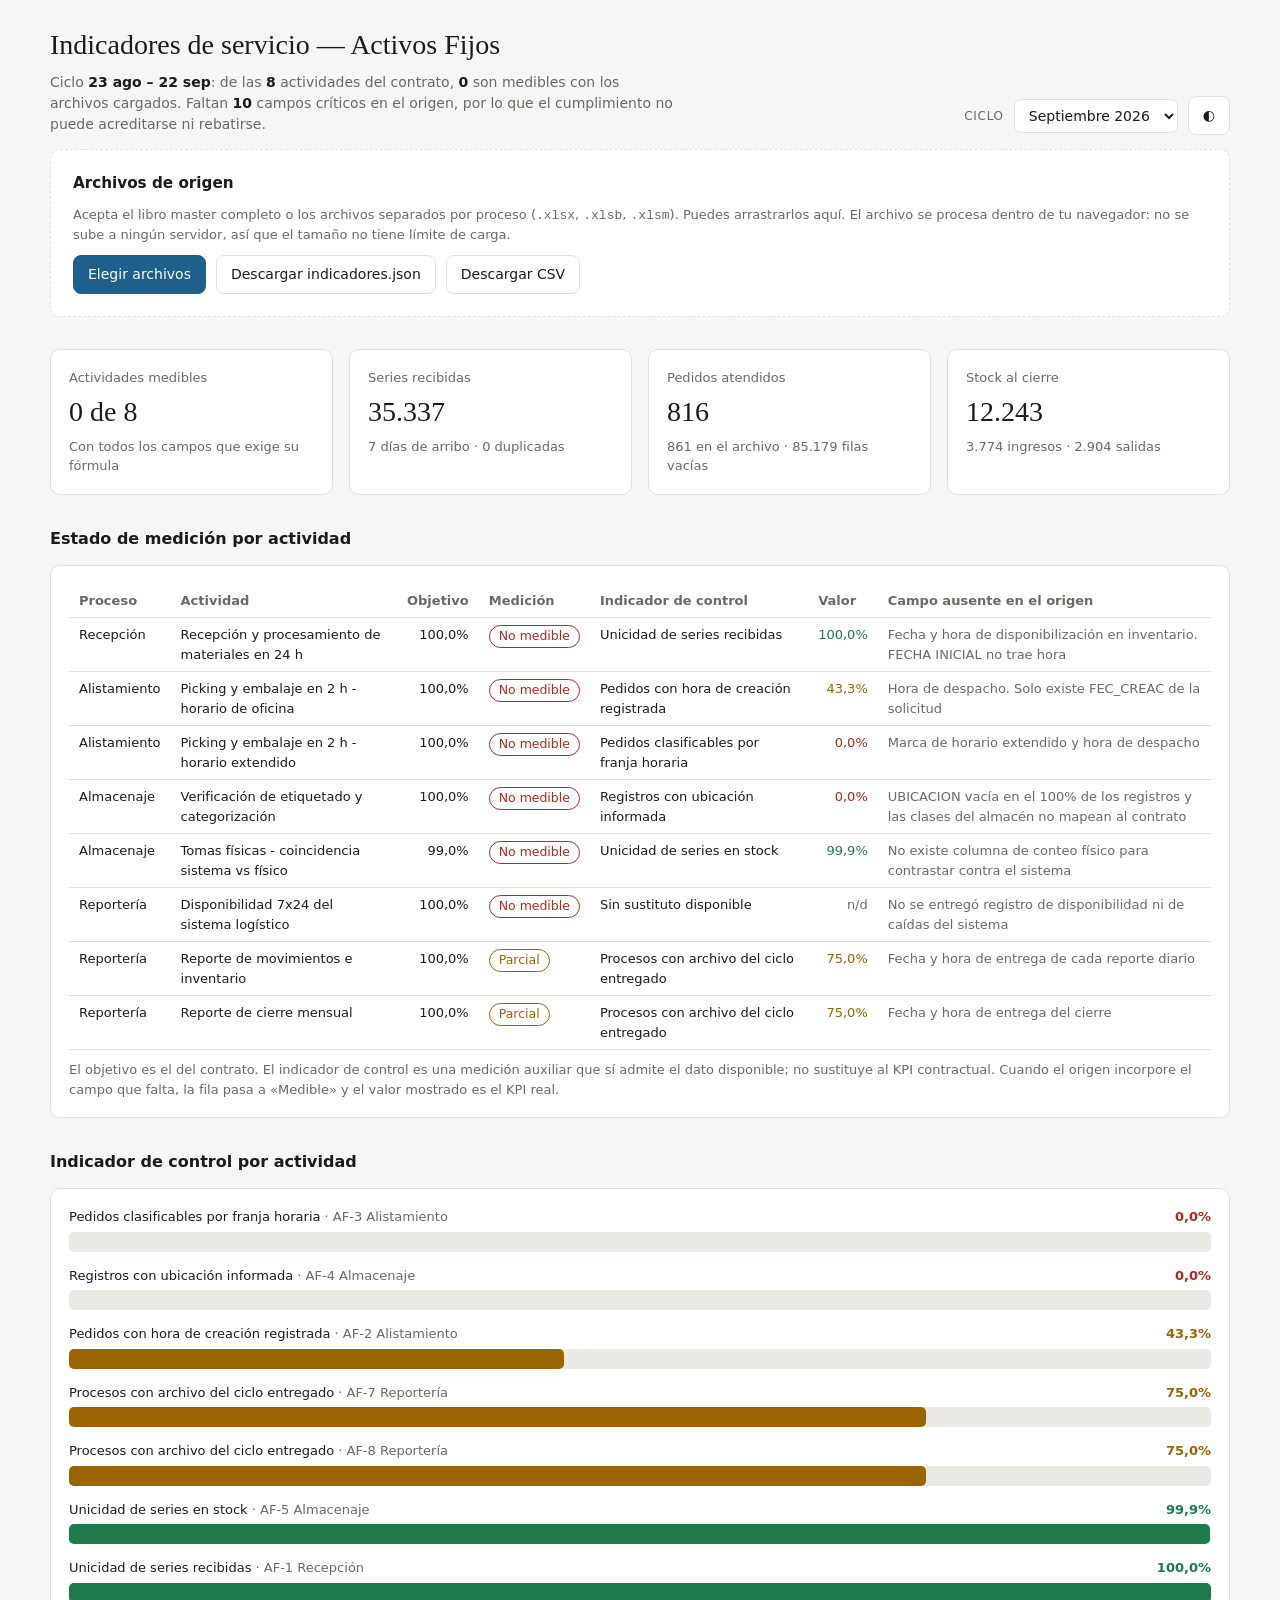
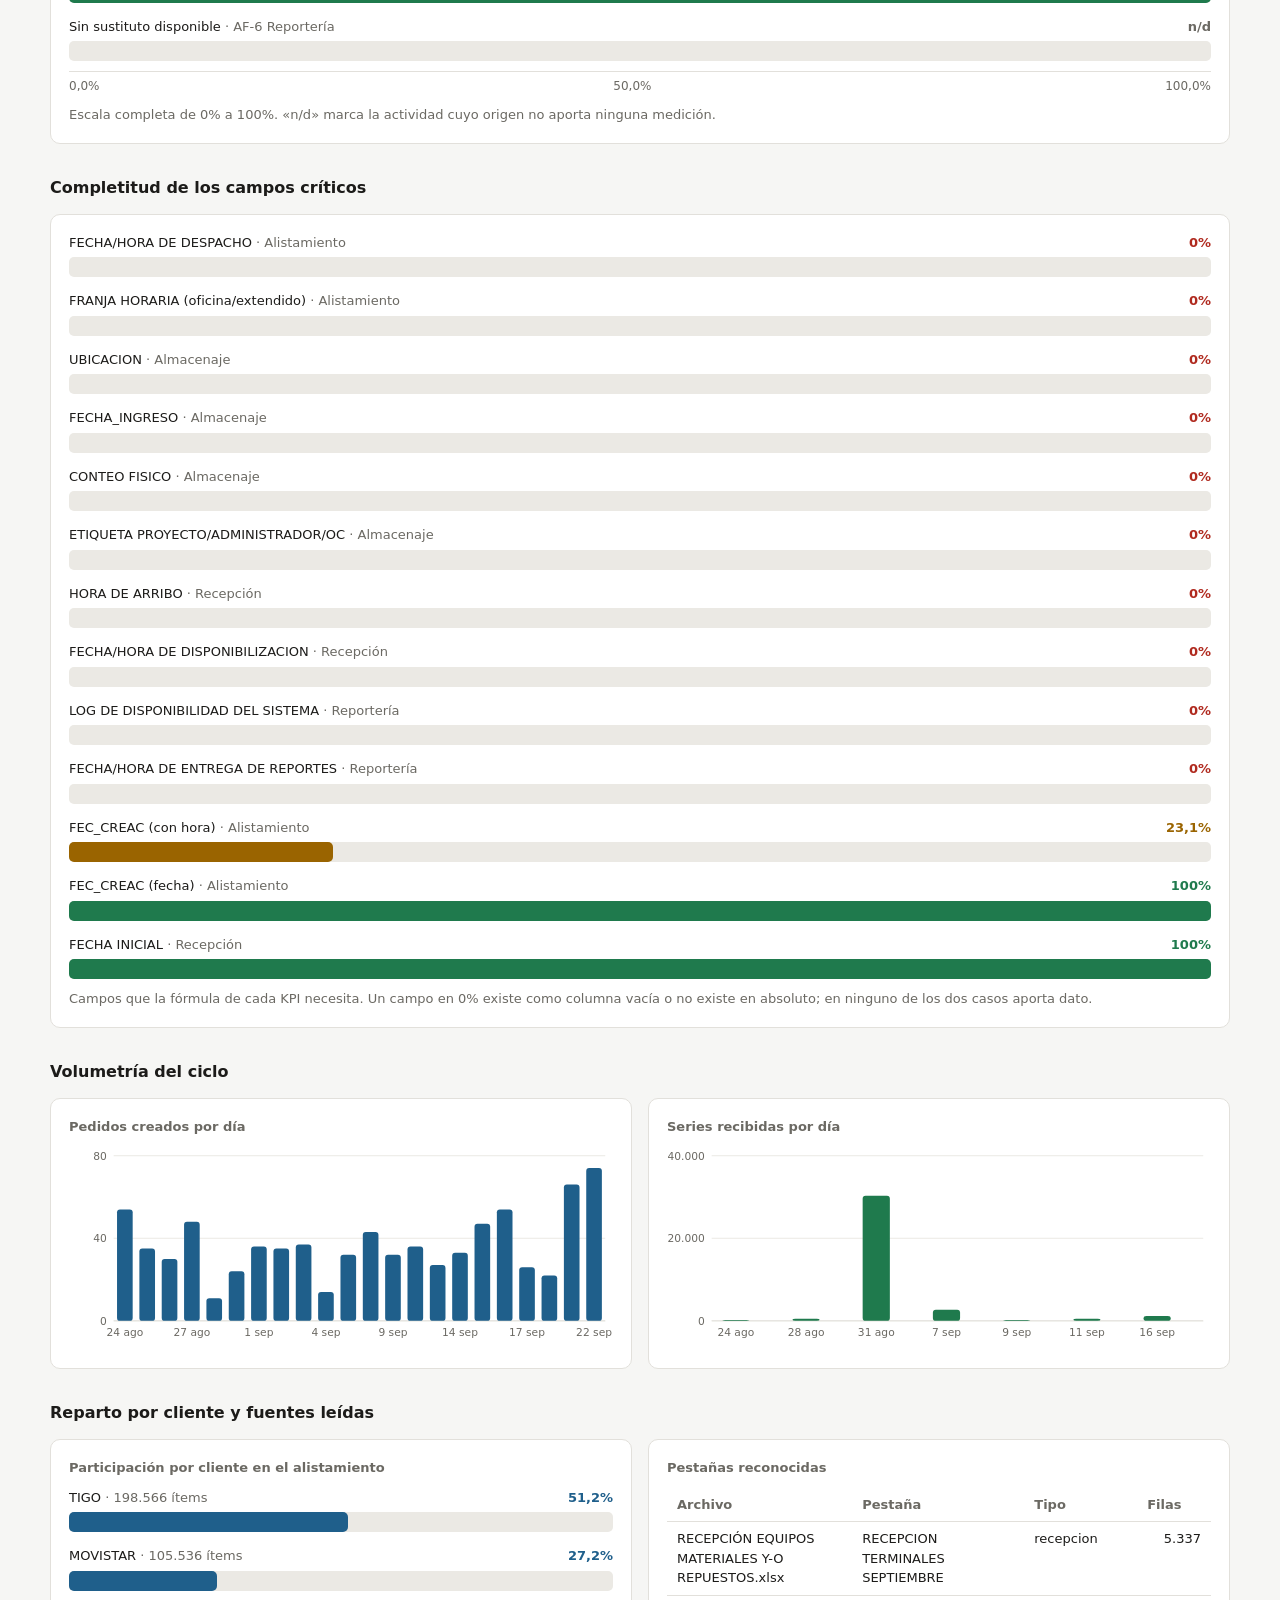
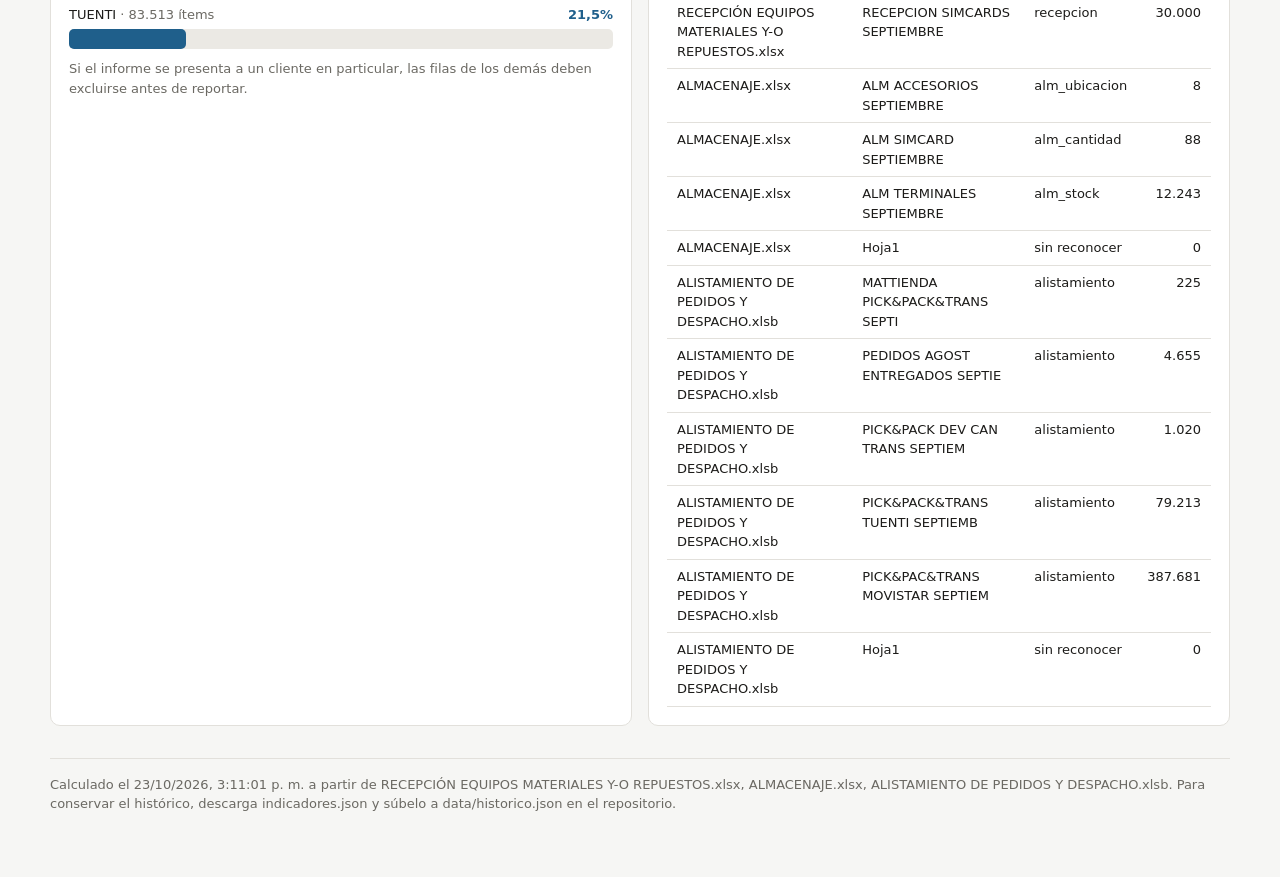
==== index.html @ 8b30b18c "Tablero de indicadores de Activos Fijos con lectura local del master El libro master mensual supera " ====
<!doctype html>
<html lang="es">
<head>
<meta charset="utf-8">
<meta name="viewport" content="width=device-width, initial-scale=1, viewport-fit=cover">
<title>Indicadores Activos Fijos</title>
<meta name="description" content="Tablero de indicadores de servicio de Activos Fijos. Lee los libros de Excel del proveedor en el navegador, sin subirlos a ningún servidor.">
<link rel="icon" href="data:image/svg+xml,<svg xmlns='http://www.w3.org/2000/svg' viewBox='0 0 16 16'><text y='13' font-size='13'>📊</text></svg>">
<link rel="stylesheet" href="assets/app.css">
</head>
<body>
<div class="wrap">

  <header class="top">
    <div class="topline">
      <div style="display:grid;gap:6px;min-width:0">
        <h1>Indicadores de servicio — Activos Fijos</h1>
        <p class="lede" id="lede">Carga el archivo master, o los archivos por proceso, para calcular los indicadores del ciclo.</p>
      </div>
      <div class="controls">
        <span class="lab" for="periodo">Ciclo</span>
        <select id="periodo" disabled><option>—</option></select>
        <button class="btn" id="tema" type="button" title="Cambiar tema">◐</button>
      </div>
    </div>

    <div class="drop" id="drop">
      <h2>Archivos de origen</h2>
      <p class="cap muted">
        Acepta el libro master completo o los archivos separados por proceso (<code>.xlsx</code>, <code>.xlsb</code>, <code>.xlsm</code>).
        Puedes arrastrarlos aquí. El archivo se procesa dentro de tu navegador: no se sube a ningún servidor, así que el tamaño no tiene límite de carga.
      </p>
      <div class="controls">
        <input type="file" id="files" multiple accept=".xlsx,.xlsb,.xlsm,.xls" hidden>
        <button class="btn primary" id="elegir" type="button">Elegir archivos</button>
        <button class="btn" id="descargar" type="button" disabled>Descargar indicadores.json</button>
        <button class="btn" id="descargarCsv" type="button" disabled>Descargar CSV</button>
      </div>
      <div class="bar-progress" id="progress" hidden><i></i></div>
      <div class="log" id="log" hidden></div>
    </div>
  </header>

  <section id="cifras">
    <div class="grid" id="tiles"></div>
  </section>

  <section id="medicion">
    <h2>Estado de medición por actividad</h2>
    <div class="card">
      <div class="tablewrap">
        <table id="tabla">
          <thead><tr>
            <th>Proceso</th><th>Actividad</th><th>Objetivo</th><th>Medición</th>
            <th>Indicador de control</th><th>Valor</th><th>Campo ausente en el origen</th>
          </tr></thead>
          <tbody></tbody>
        </table>
      </div>
      <p class="cap muted">El objetivo es el del contrato. El indicador de control es una medición auxiliar que sí admite el dato disponible; no sustituye al KPI contractual. Cuando el origen incorpore el campo que falta, la fila pasa a «Medible» y el valor mostrado es el KPI real.</p>
    </div>
  </section>

  <section id="control">
    <h2>Indicador de control por actividad</h2>
    <div class="card">
      <div class="rows" id="barras"></div>
      <div class="axis" id="eje"></div>
      <p class="cap muted" id="notaBarras"></p>
    </div>
  </section>

  <section id="campos">
    <h2>Completitud de los campos críticos</h2>
    <div class="card">
      <div class="rows" id="barrasCampos"></div>
      <p class="cap muted">Campos que la fórmula de cada KPI necesita. Un campo en 0% existe como columna vacía o no existe en absoluto; en ninguno de los dos casos aporta dato.</p>
    </div>
  </section>

  <section id="volumen">
    <h2>Volumetría del ciclo</h2>
    <div class="grid2">
      <div class="card"><h3 class="stat-k">Pedidos creados por día</h3><div class="chart" id="chartPed"></div></div>
      <div class="card"><h3 class="stat-k">Series recibidas por día</h3><div class="chart" id="chartRec"></div></div>
    </div>
  </section>

  <section id="reparto">
    <h2>Reparto por cliente y fuentes leídas</h2>
    <div class="grid2">
      <div class="card">
        <h3 class="stat-k">Participación por cliente en el alistamiento</h3>
        <div class="rows" id="clientes"></div>
        <p class="cap muted">Si el informe se presenta a un cliente en particular, las filas de los demás deben excluirse antes de reportar.</p>
      </div>
      <div class="card">
        <h3 class="stat-k">Pestañas reconocidas</h3>
        <div class="tablewrap">
          <table id="hojas"><thead><tr><th>Archivo</th><th>Pestaña</th><th>Tipo</th><th>Filas</th></tr></thead><tbody></tbody></table>
        </div>
      </div>
    </div>
  </section>

  <footer>
    <p id="pie">Los datos se calculan en el navegador. Para conservar el histórico, descarga <code>indicadores.json</code> y súbelo a <code>data/historico.json</code> en el repositorio.</p>
  </footer>

</div>
<script src="assets/app.js"></script>
</body>
</html>
---- assets/app.css ----
:root {
  color-scheme: light;
  --bg: #f6f6f4;
  --panel: #ffffff;
  --fg: #1c1b19;
  --fg-muted: #6b6963;
  --line: #e2e0db;
  --accent: #1f5f8b;
  --ok: #1f7a4d;
  --warn: #9a6400;
  --bad: #b02a1f;
  --grid: #ebe9e4;
  --radius: 10px;
  --shadow: 0 1px 2px rgba(28, 27, 25, .06), 0 8px 24px rgba(28, 27, 25, .05);
  --sans: "Inter", "Segoe UI", system-ui, -apple-system, sans-serif;
  --serif: "Iowan Old Style", "Palatino Linotype", Palatino, Georgia, serif;
}
@media (prefers-color-scheme: dark) {
  :root:not([data-theme="light"]) {
    color-scheme: dark;
    --bg: #17181a;
    --panel: #1f2023;
    --fg: #ececea;
    --fg-muted: #9b9a96;
    --line: #32343a;
    --accent: #6fb3dd;
    --ok: #5fc08c;
    --warn: #e0a640;
    --bad: #ef7a6d;
    --grid: #2a2c31;
    --shadow: 0 1px 2px rgba(0, 0, 0, .3), 0 8px 24px rgba(0, 0, 0, .25);
  }
}
:root[data-theme="dark"] {
  color-scheme: dark;
  --bg: #17181a; --panel: #1f2023; --fg: #ececea; --fg-muted: #9b9a96;
  --line: #32343a; --accent: #6fb3dd; --ok: #5fc08c; --warn: #e0a640; --bad: #ef7a6d;
  --grid: #2a2c31; --shadow: 0 1px 2px rgba(0,0,0,.3), 0 8px 24px rgba(0,0,0,.25);
}

* { box-sizing: border-box; }
html, body { margin: 0; }
body {
  background: var(--bg); color: var(--fg); font-family: var(--sans);
  font-size: 14px; line-height: 1.5;
  padding-left: max(16px, env(safe-area-inset-left, 0px));
  padding-right: max(16px, env(safe-area-inset-right, 0px));
  padding-block: 24px 64px;
}
.wrap { max-width: 1180px; margin-inline: auto; display: grid; gap: 32px; }
h1, h2, h3, p { margin: 0; }
h1 { font-family: var(--serif); font-weight: 400; font-size: 1.75rem; text-wrap: balance; }
h2 { font-size: 1rem; font-weight: 600; }
.muted { color: var(--fg-muted); }
.cap { font-size: .8125rem; }
.num { font-variant-numeric: tabular-nums; }

header.top { display: grid; gap: 14px; }
.topline { display: flex; flex-wrap: wrap; gap: 16px; align-items: flex-end; justify-content: space-between; }
.lede { max-width: 70ch; color: var(--fg-muted); }
.lede b { color: var(--fg); font-weight: 600; font-variant-numeric: tabular-nums; }

.controls { display: flex; flex-wrap: wrap; gap: 10px; align-items: center; }
.btn {
  font: inherit; font-weight: 500; padding: 8px 14px; border-radius: 8px;
  border: 1px solid var(--line); background: var(--panel); color: var(--fg); cursor: pointer;
}
.btn:hover { border-color: var(--accent); }
.btn:disabled { opacity: .5; cursor: default; }
.btn.primary { background: var(--accent); border-color: var(--accent); color: #fff; }
.btn:focus-visible, select:focus-visible { outline: 2px solid var(--accent); outline-offset: 2px; }
select {
  font: inherit; padding: 7px 10px; border-radius: 8px;
  border: 1px solid var(--line); background: var(--panel); color: var(--fg);
}
.lab { font-size: .75rem; letter-spacing: .06em; text-transform: uppercase; color: var(--fg-muted); }

.drop {
  border: 1.5px dashed var(--line); border-radius: var(--radius); padding: 22px;
  display: grid; gap: 10px; justify-items: start; background: var(--panel);
}
.drop.over { border-color: var(--accent); background: color-mix(in srgb, var(--accent) 7%, var(--panel)); }
.drop h2 { font-size: .95rem; }

.bar-progress { height: 6px; background: var(--grid); border-radius: 3px; overflow: hidden; }
.bar-progress > i { display: block; height: 100%; background: var(--accent); width: 0; transition: width .2s ease-out; }

.grid { display: grid; grid-template-columns: repeat(auto-fit, minmax(min(100%, 15rem), 1fr)); gap: 16px; }
.grid2 { display: grid; grid-template-columns: repeat(auto-fit, minmax(min(100%, 22rem), 1fr)); gap: 16px; }
.card {
  background: var(--panel); border: 1px solid var(--line); border-radius: var(--radius);
  padding: 18px; display: grid; gap: 10px; align-content: start; min-width: 0; position: relative;
}
.stat-k { font-size: .8125rem; color: var(--fg-muted); }
.stat-v { font-family: var(--serif); font-size: 1.75rem; line-height: 1.05; font-variant-numeric: tabular-nums; }
.stat-n { font-size: .8125rem; color: var(--fg-muted); }

section { display: grid; gap: 14px; }

.rows { display: grid; gap: 14px; }
.row { display: grid; gap: 5px; min-width: 0; }
.row-top { display: flex; flex-wrap: wrap; gap: 3px 12px; align-items: baseline; justify-content: space-between; }
.row-name { font-size: .8125rem; min-width: 0; }
.row-name span { color: var(--fg-muted); }
.row-val { font-size: .8125rem; font-weight: 600; font-variant-numeric: tabular-nums; }
.track { position: relative; height: 20px; background: var(--grid); border-radius: 5px; }
.track > i { position: absolute; inset: 0 auto 0 0; border-radius: 5px; }
.axis { display: flex; justify-content: space-between; font-size: .75rem; color: var(--fg-muted); border-top: 1px solid var(--line); padding-top: 5px; font-variant-numeric: tabular-nums; }

table { width: 100%; border-collapse: collapse; font-size: .8125rem; }
th, td { text-align: left; padding: 7px 10px; border-bottom: 1px solid var(--line); vertical-align: top; }
th { color: var(--fg-muted); font-weight: 600; white-space: nowrap; }
td.n { text-align: right; font-variant-numeric: tabular-nums; white-space: nowrap; }
td.w { min-width: 13rem; }
td.ww { min-width: 18rem; color: var(--fg-muted); }
.tablewrap { overflow-x: auto; }

.pill { display: inline-block; padding: 1px 9px; border-radius: 999px; border: 1px solid currentColor; font-size: .78rem; white-space: nowrap; }
.c-ok { color: var(--ok); } .c-warn { color: var(--warn); } .c-bad { color: var(--bad); }

.chart { position: relative; min-width: 0; }
.chart svg { display: block; width: 100%; height: auto; overflow: visible; }
.empty { color: var(--fg-muted); font-size: .8125rem; padding: 24px 0; text-align: center; }

.log { font-family: ui-monospace, SFMono-Regular, Menlo, monospace; font-size: .75rem; color: var(--fg-muted); max-height: 160px; overflow: auto; }
.log div { padding: 1px 0; }
footer { color: var(--fg-muted); font-size: .8125rem; border-top: 1px solid var(--line); padding-top: 16px; }
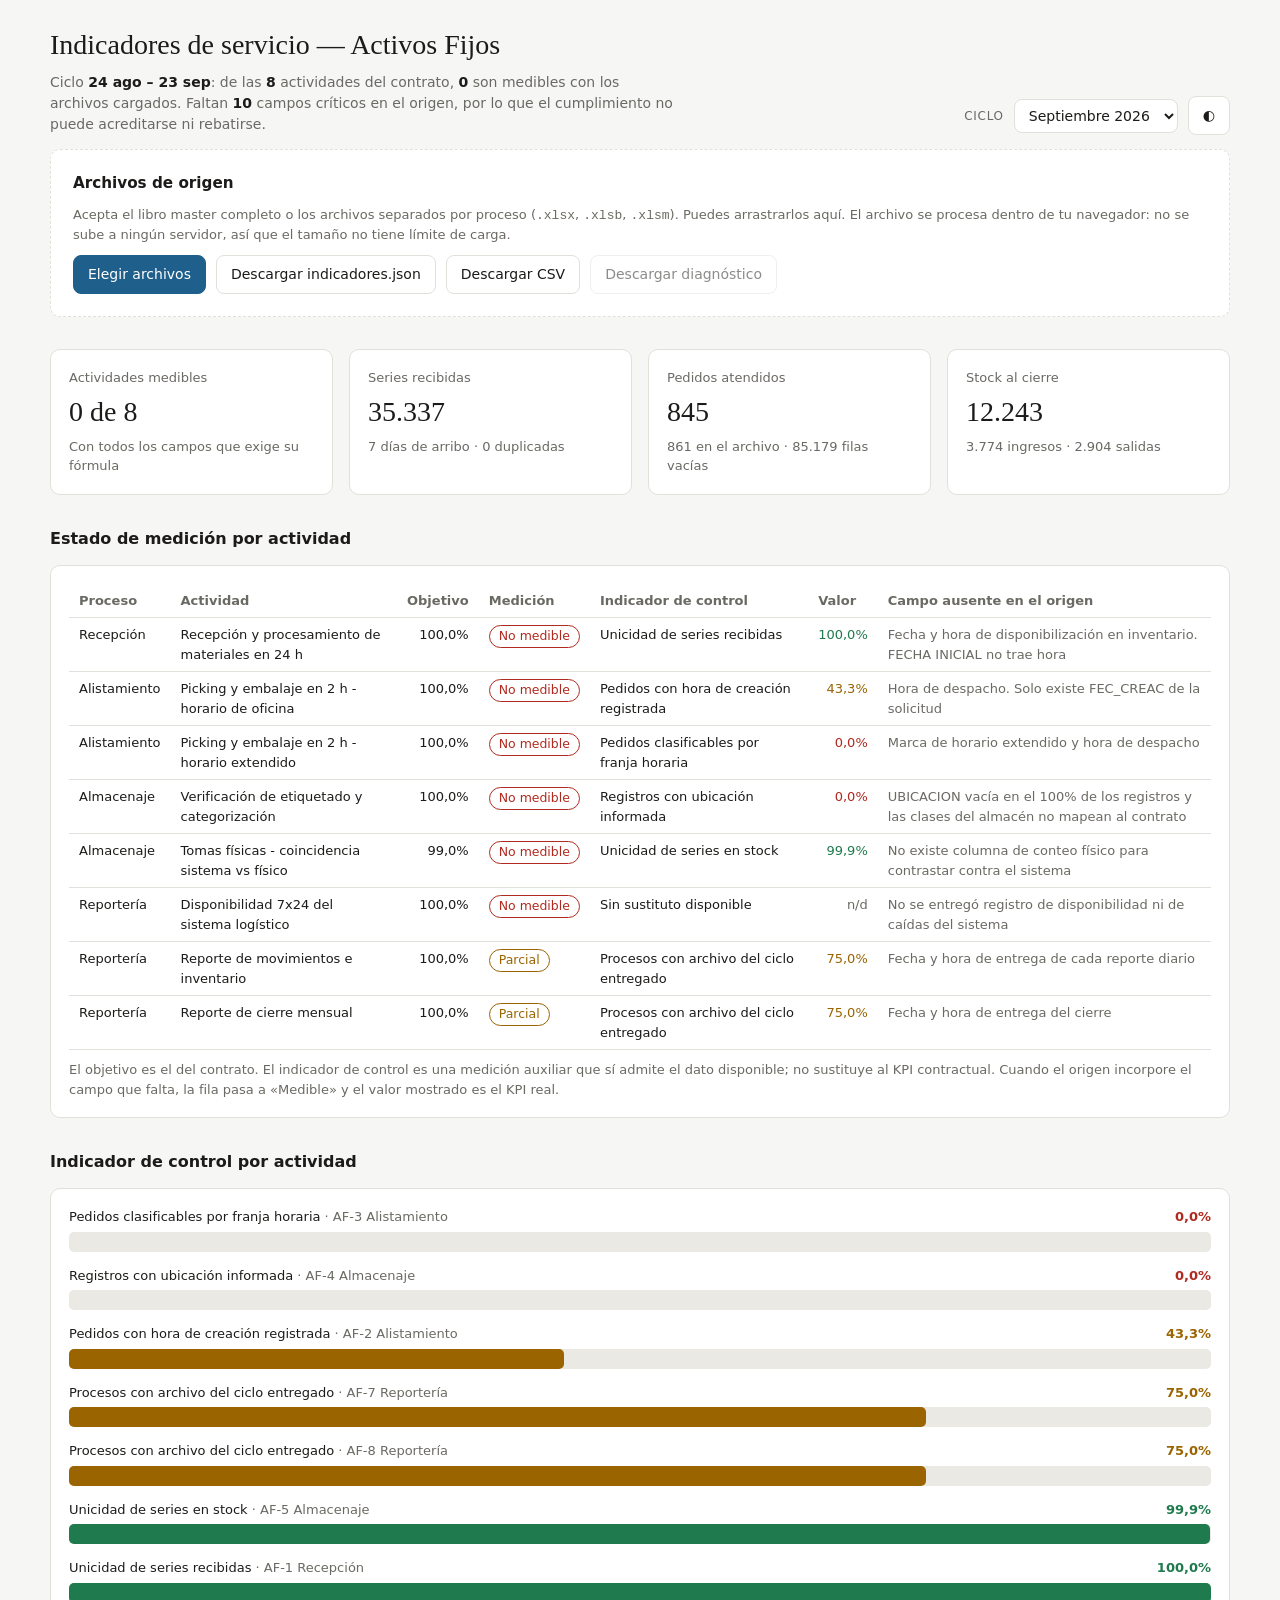
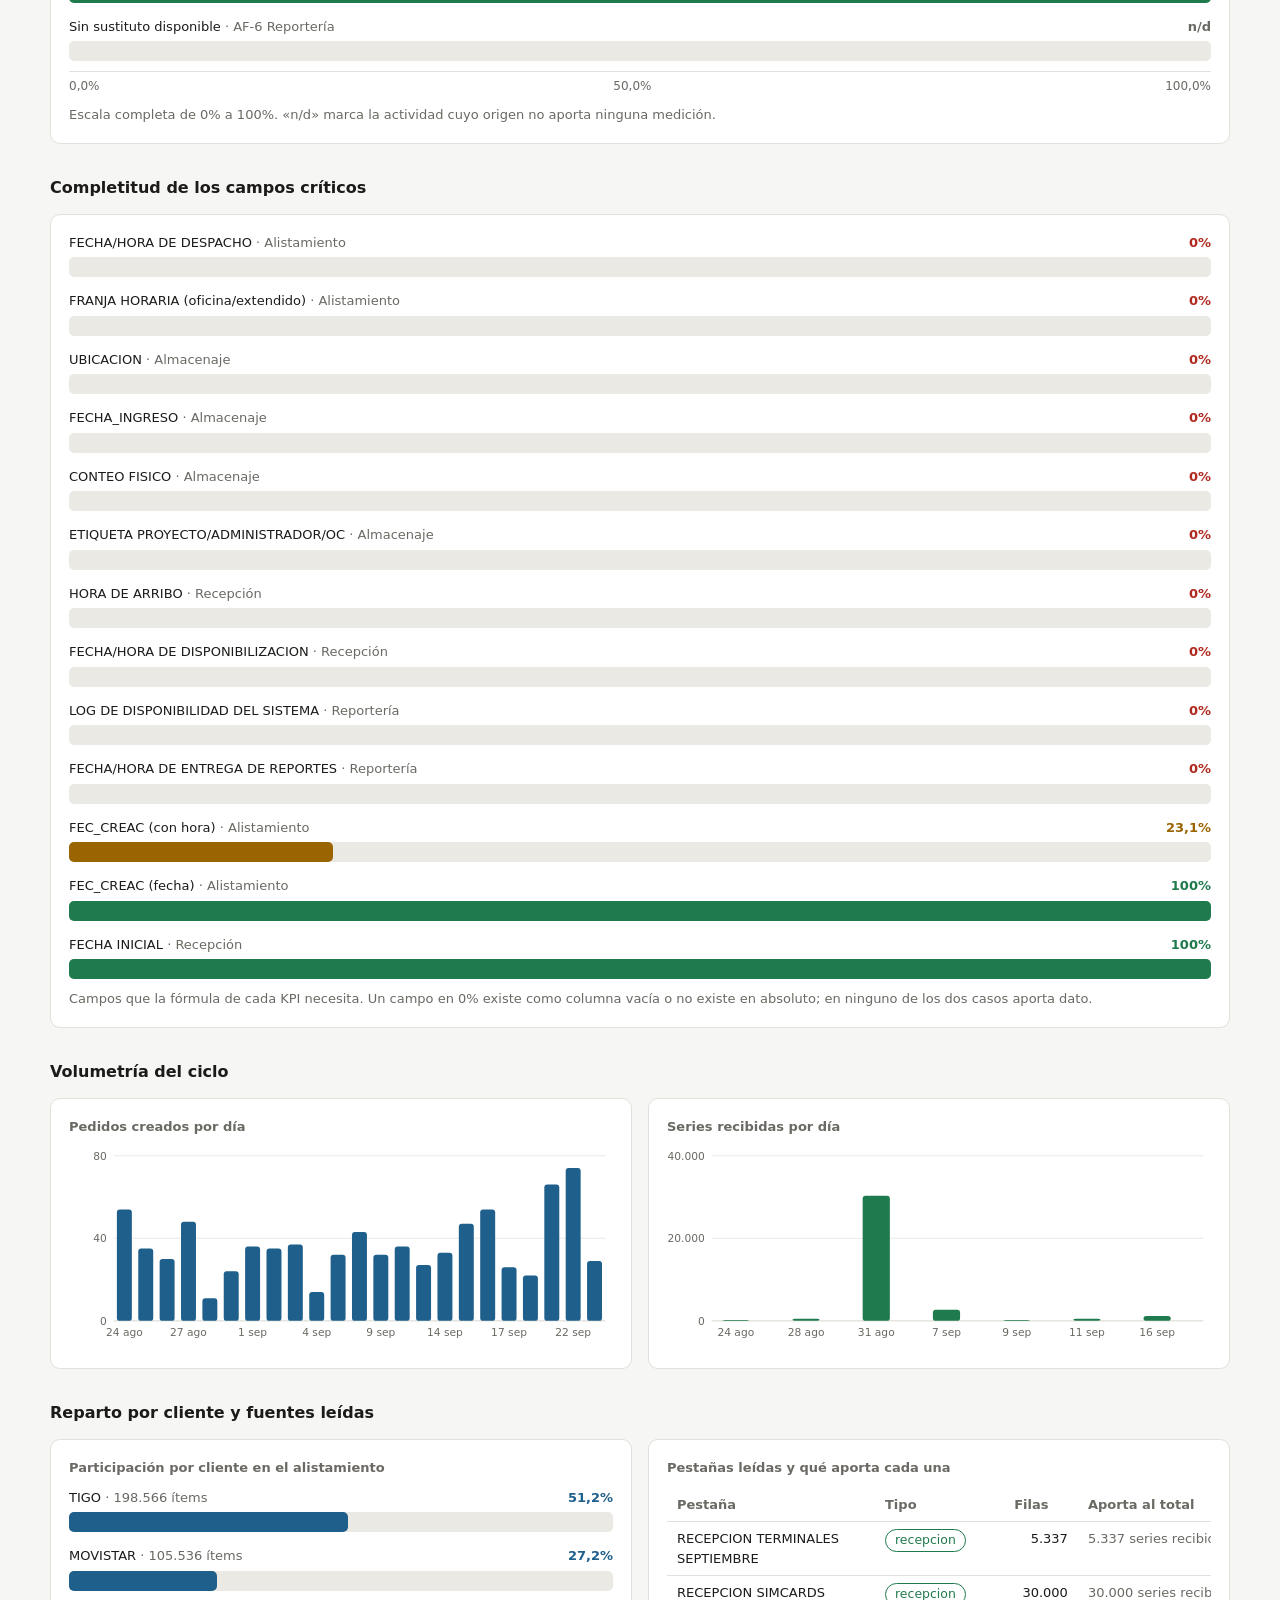
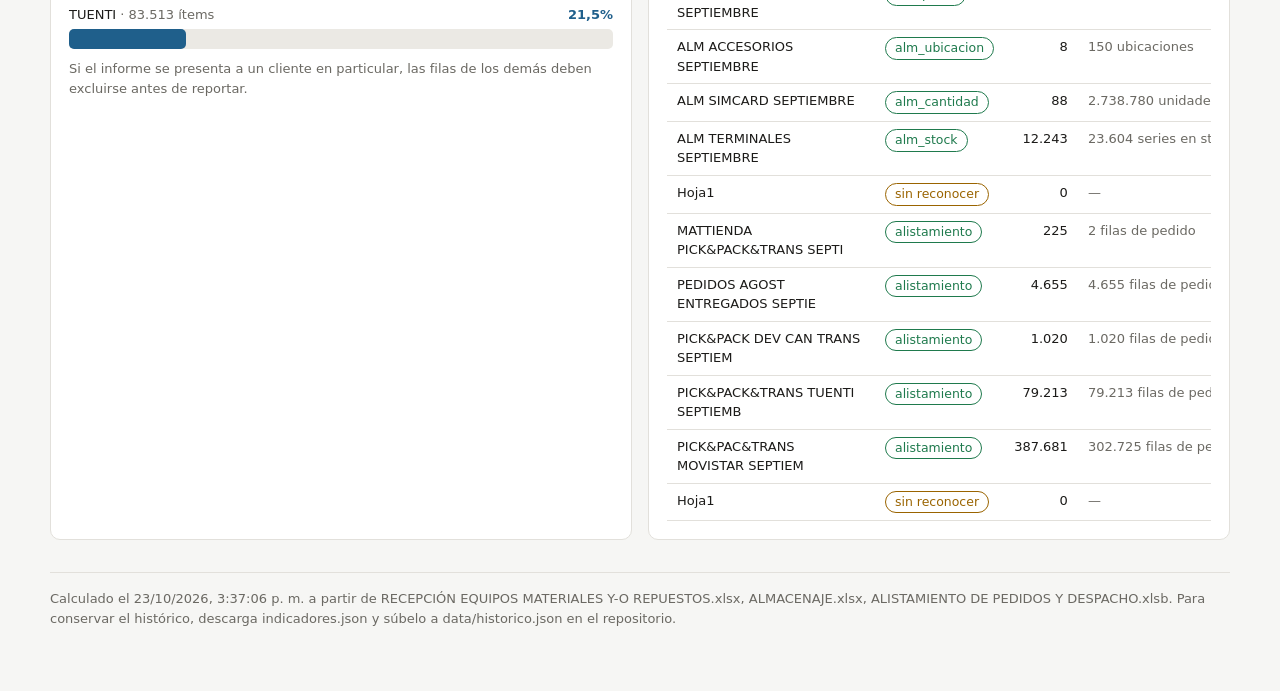
==== commit c3d8d239: "Corregir el ciclo a 24-23, endurecer la deteccion y exportar diagnostico Tres cambios que salen de p" ====
--- a/index.html
+++ b/index.html
@@ -35,6 +35,7 @@
         <button class="btn primary" id="elegir" type="button">Elegir archivos</button>
         <button class="btn" id="descargar" type="button" disabled>Descargar indicadores.json</button>
         <button class="btn" id="descargarCsv" type="button" disabled>Descargar CSV</button>
+        <button class="btn" id="descargarDiag" type="button" disabled>Descargar diagnóstico</button>
       </div>
       <div class="bar-progress" id="progress" hidden><i></i></div>
       <div class="log" id="log" hidden></div>
@@ -95,9 +96,9 @@
         <p class="cap muted">Si el informe se presenta a un cliente en particular, las filas de los demás deben excluirse antes de reportar.</p>
       </div>
       <div class="card">
-        <h3 class="stat-k">Pestañas reconocidas</h3>
+        <h3 class="stat-k">Pestañas leídas y qué aporta cada una</h3>
         <div class="tablewrap">
-          <table id="hojas"><thead><tr><th>Archivo</th><th>Pestaña</th><th>Tipo</th><th>Filas</th></tr></thead><tbody></tbody></table>
+          <table id="hojas"><thead><tr><th>Pestaña</th><th>Tipo</th><th>Filas</th><th>Aporta al total</th></tr></thead><tbody></tbody></table>
         </div>
       </div>
     </div>
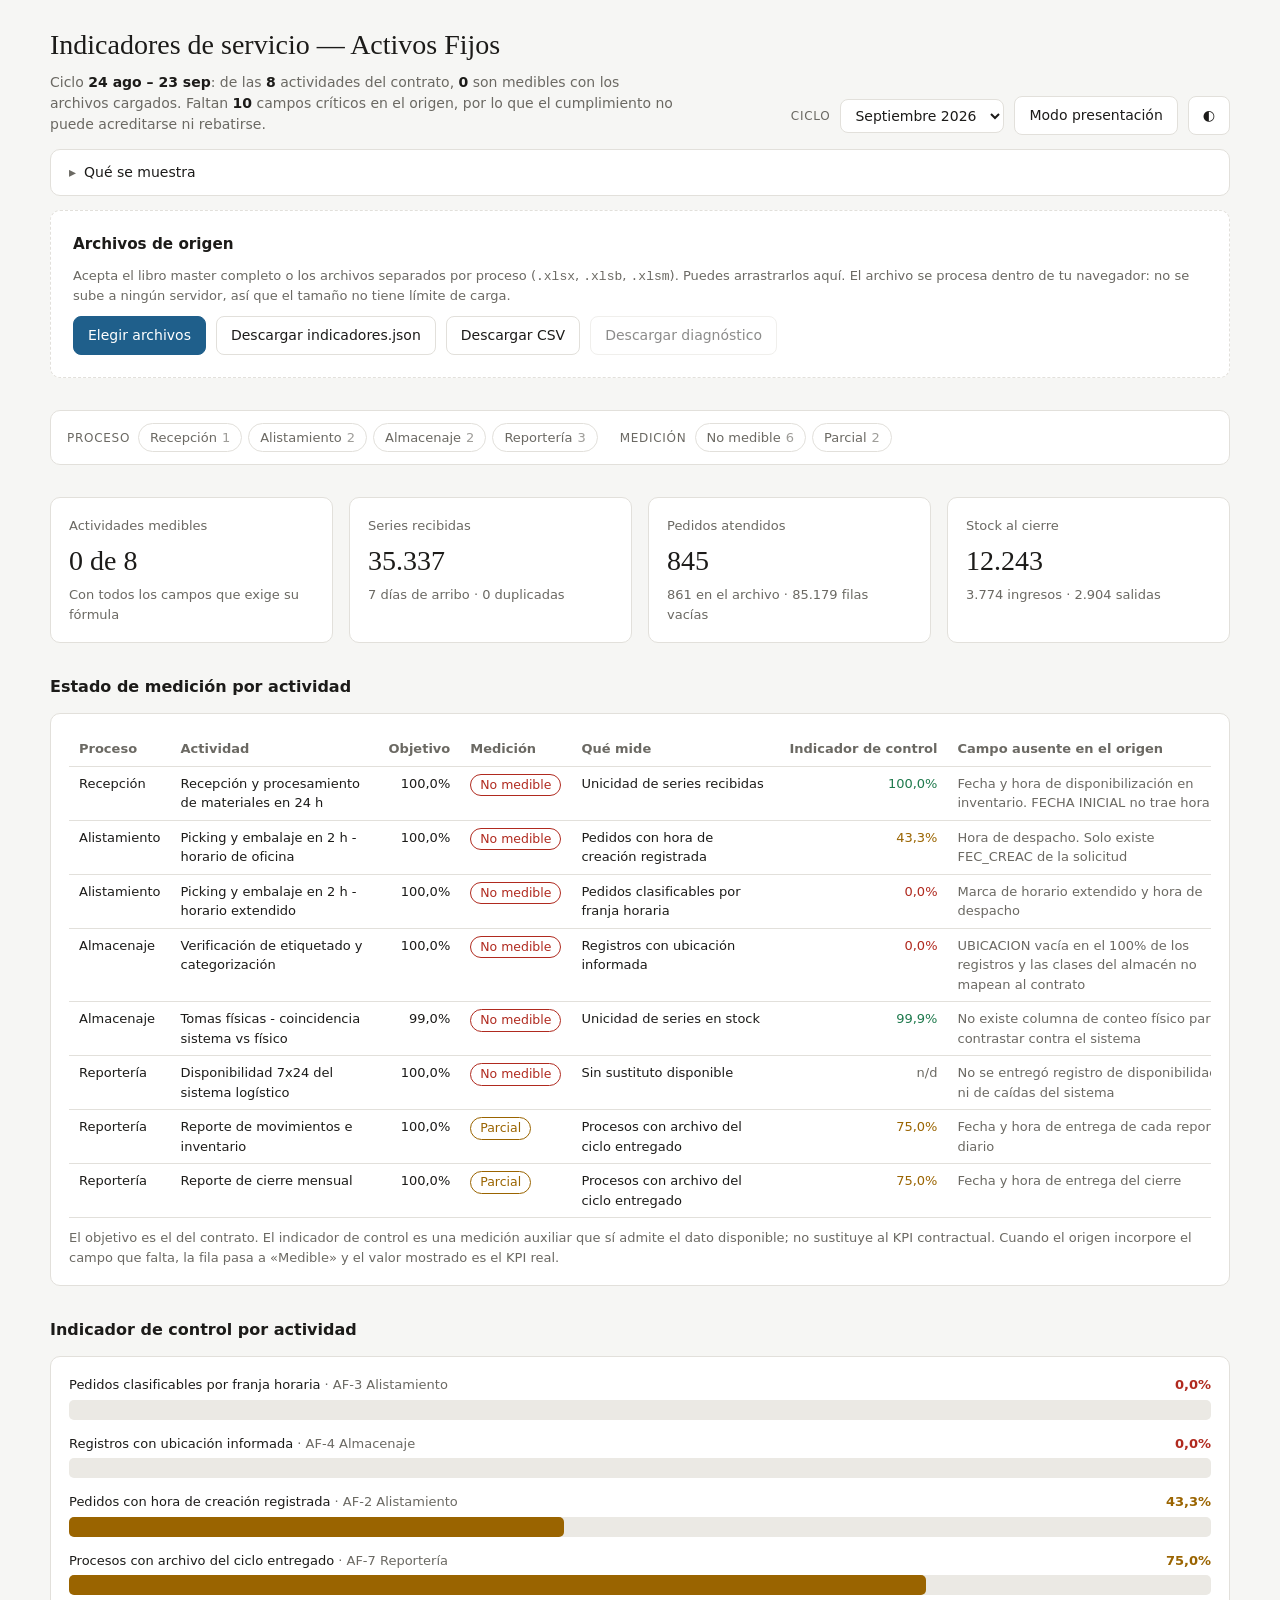
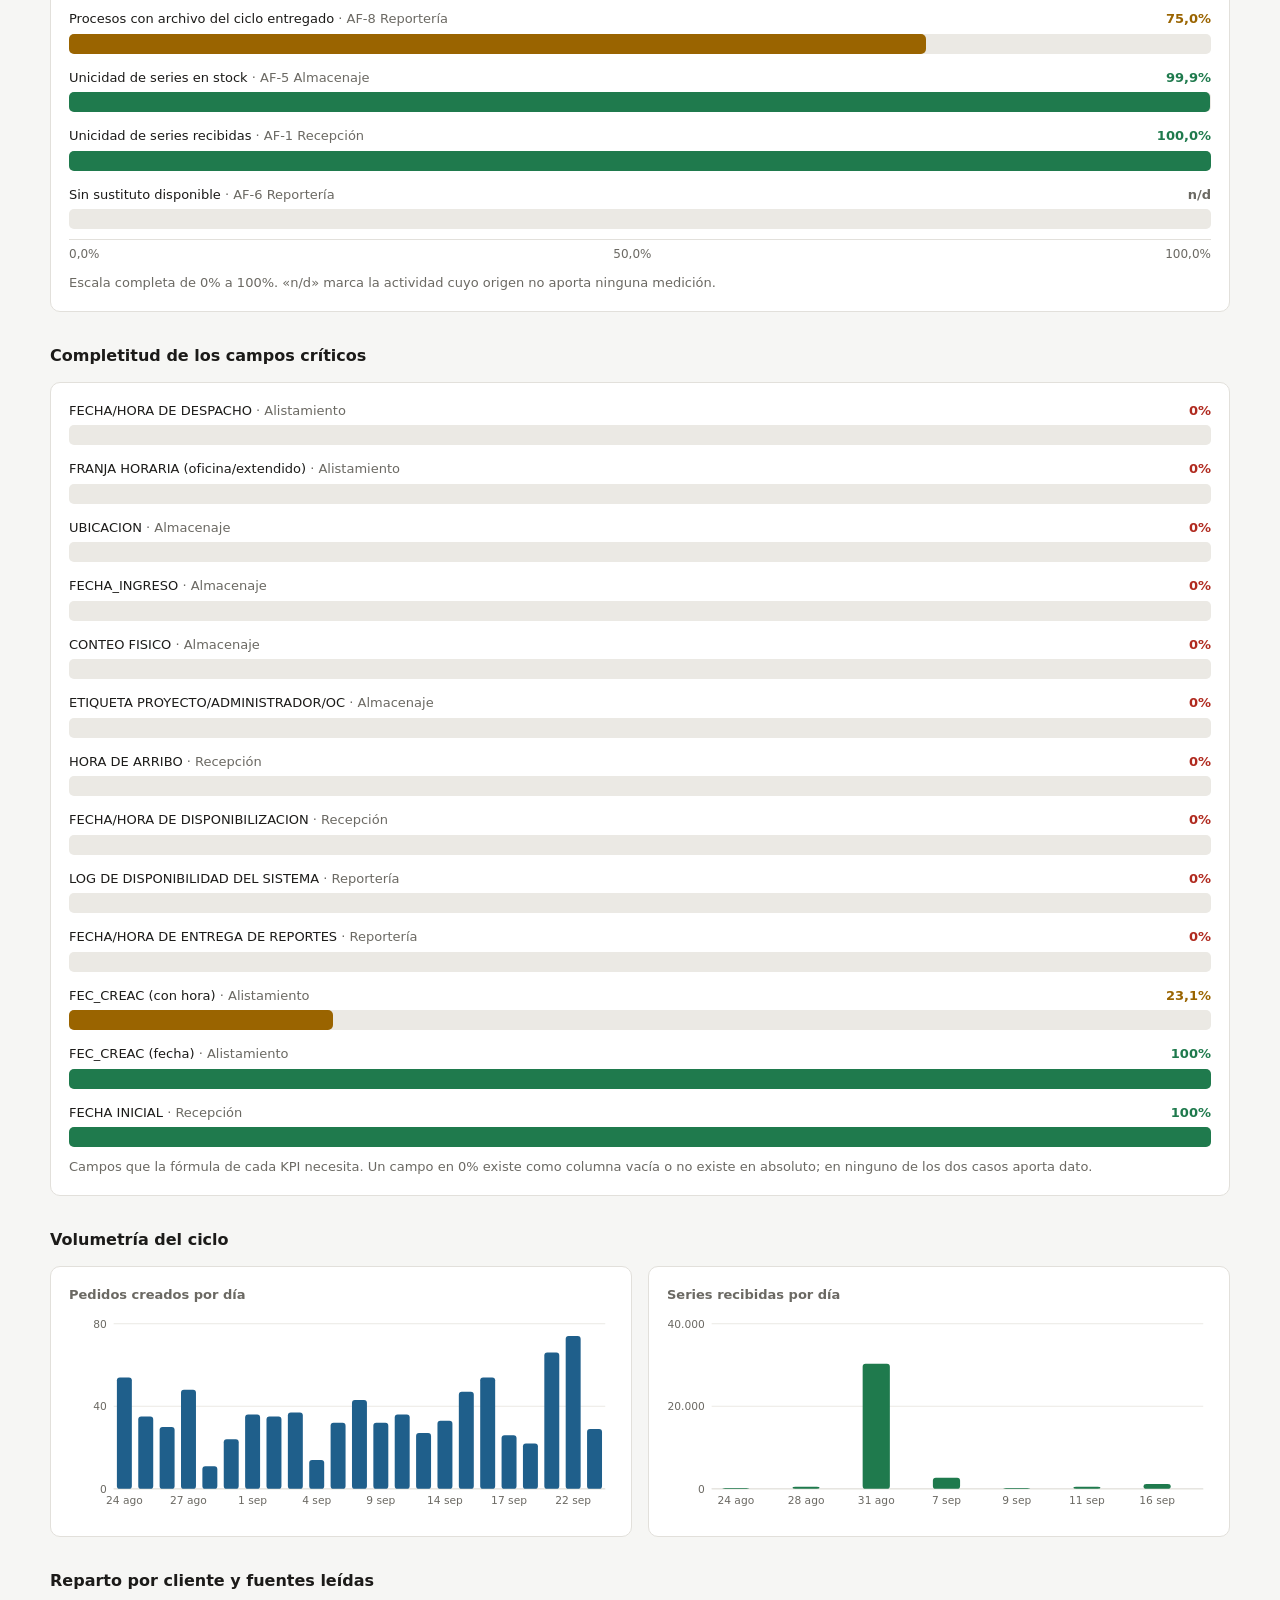
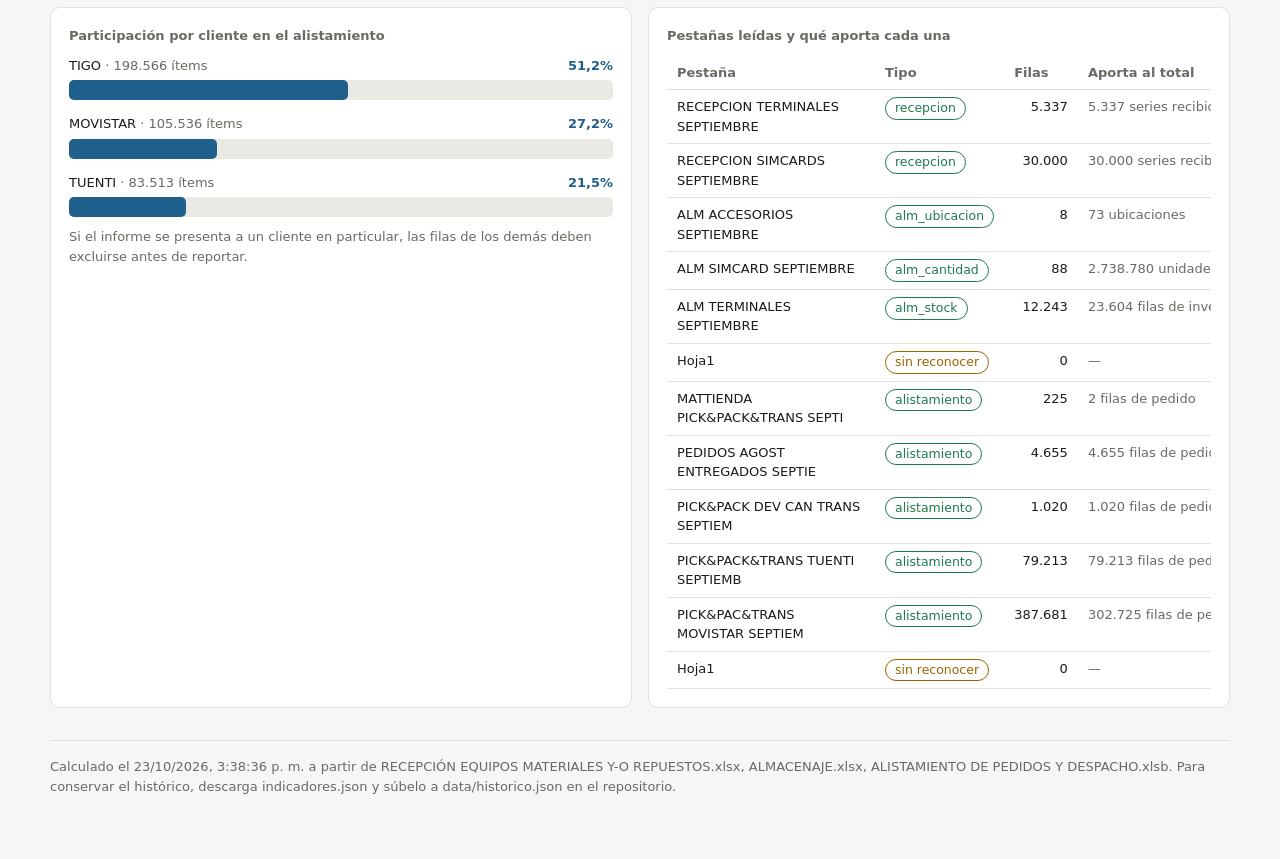
==== commit 618c2ea3: "Control de lo que se muestra y filtrado cruzado Pedido: poder ocultar informacion y que se entienda " ====
--- a/index.html
+++ b/index.html
@@ -18,11 +18,36 @@
         <p class="lede" id="lede">Carga el archivo master, o los archivos por proceso, para calcular los indicadores del ciclo.</p>
       </div>
       <div class="controls">
-        <span class="lab" for="periodo">Ciclo</span>
-        <select id="periodo" disabled><option>—</option></select>
-        <button class="btn" id="tema" type="button" title="Cambiar tema">◐</button>
+        <span class="lab">Ciclo</span>
+        <select id="periodo" aria-label="Ciclo de reporte" disabled><option>—</option></select>
+        <button class="btn" id="presentar" type="button" aria-pressed="false">Modo presentación</button>
+        <button class="btn" id="tema" type="button" title="Cambiar tema" aria-label="Cambiar tema">◐</button>
       </div>
     </div>
+
+    <details class="vista" id="vista">
+      <summary>Qué se muestra</summary>
+      <div class="vista-cuerpo">
+        <fieldset>
+          <legend>Columnas de la tabla</legend>
+          <label><input type="checkbox" data-col="proceso" checked> Proceso</label>
+          <label><input type="checkbox" data-col="objetivo" checked> Objetivo</label>
+          <label><input type="checkbox" data-col="medicion" checked> Medición</label>
+          <label><input type="checkbox" data-col="quemide" checked> Qué mide</label>
+          <label><input type="checkbox" data-col="falta" checked> Campo ausente</label>
+        </fieldset>
+        <fieldset>
+          <legend>Secciones</legend>
+          <label><input type="checkbox" data-sec="cifras" checked> Resumen del ciclo</label>
+          <label><input type="checkbox" data-sec="medicion" checked> Estado de medición</label>
+          <label><input type="checkbox" data-sec="control" checked> Indicador de control</label>
+          <label><input type="checkbox" data-sec="campos" checked> Completitud de campos</label>
+          <label><input type="checkbox" data-sec="volumen" checked> Volumetría</label>
+          <label><input type="checkbox" data-sec="reparto" checked> Reparto y fuentes</label>
+        </fieldset>
+        <p class="cap muted">La actividad y su indicador de control no se ocultan: son lo que da sentido a la cifra. El modo presentación esconde la carga de archivos y agranda la letra para proyectar.</p>
+      </div>
+    </details>
 
     <div class="drop" id="drop">
       <h2>Archivos de origen</h2>
@@ -42,6 +67,18 @@
     </div>
   </header>
 
+  <div class="filtros" id="filtros" hidden>
+    <div class="filtro-grupo">
+      <span class="lab">Proceso</span>
+      <div class="chips" id="chipsProceso"></div>
+    </div>
+    <div class="filtro-grupo">
+      <span class="lab">Medición</span>
+      <div class="chips" id="chipsEstado"></div>
+    </div>
+    <button class="btn limpiar" id="limpiar" type="button" hidden>Limpiar filtros</button>
+  </div>
+
   <section id="cifras">
     <div class="grid" id="tiles"></div>
   </section>
@@ -52,8 +89,13 @@
       <div class="tablewrap">
         <table id="tabla">
           <thead><tr>
-            <th>Proceso</th><th>Actividad</th><th>Objetivo</th><th>Medición</th>
-            <th>Indicador de control</th><th>Valor</th><th>Campo ausente en el origen</th>
+            <th data-col="proceso">Proceso</th>
+            <th data-col="actividad">Actividad</th>
+            <th data-col="objetivo">Objetivo</th>
+            <th data-col="medicion">Medición</th>
+            <th data-col="quemide">Qué mide</th>
+            <th data-col="valor">Indicador de control</th>
+            <th data-col="falta">Campo ausente en el origen</th>
           </tr></thead>
           <tbody></tbody>
         </table>
--- a/assets/app.css
+++ b/assets/app.css
@@ -125,3 +125,76 @@
 .log { font-family: ui-monospace, SFMono-Regular, Menlo, monospace; font-size: .75rem; color: var(--fg-muted); max-height: 160px; overflow: auto; }
 .log div { padding: 1px 0; }
 footer { color: var(--fg-muted); font-size: .8125rem; border-top: 1px solid var(--line); padding-top: 16px; }
+
+/* ---- Panel «Qué se muestra» ---- */
+.vista {
+  background: var(--panel); border: 1px solid var(--line);
+  border-radius: var(--radius); padding: 0;
+}
+.vista > summary {
+  cursor: pointer; padding: 12px 18px; font-weight: 500; list-style: none;
+  display: flex; align-items: center; gap: 8px;
+}
+.vista > summary::-webkit-details-marker { display: none; }
+.vista > summary::before { content: "▸"; color: var(--fg-muted); }
+.vista[open] > summary::before { content: "▾"; }
+.vista > summary:focus-visible { outline: 2px solid var(--accent); outline-offset: -2px; border-radius: var(--radius); }
+.vista-cuerpo {
+  padding: 0 18px 18px; display: grid; gap: 16px;
+  grid-template-columns: repeat(auto-fit, minmax(min(100%, 17rem), 1fr));
+}
+.vista-cuerpo fieldset { border: 1px solid var(--line); border-radius: 8px; padding: 10px 14px 12px; margin: 0; min-width: 0; }
+.vista-cuerpo legend { font-size: .75rem; letter-spacing: .06em; text-transform: uppercase; color: var(--fg-muted); padding: 0 4px; }
+.vista-cuerpo label { display: flex; align-items: center; gap: 8px; padding: 3px 0; font-size: .8125rem; cursor: pointer; }
+.vista-cuerpo p { grid-column: 1 / -1; margin: 0; }
+
+/* Oculta las columnas que el panel desmarca. */
+#tabla[data-oculta~="proceso"]   [data-col="proceso"],
+#tabla[data-oculta~="objetivo"]  [data-col="objetivo"],
+#tabla[data-oculta~="medicion"]  [data-col="medicion"],
+#tabla[data-oculta~="quemide"]   [data-col="quemide"],
+#tabla[data-oculta~="falta"]     [data-col="falta"] { display: none; }
+
+/* ---- Modo presentación ---- */
+body.presentar { font-size: 16px; }
+body.presentar #drop, body.presentar #vista, body.presentar footer { display: none; }
+body.presentar .stat-v { font-size: 2.25rem; }
+body.presentar h1 { font-size: 2rem; }
+body.presentar table { font-size: .9375rem; }
+body.presentar .row-name, body.presentar .row-val { font-size: .875rem; }
+body.presentar .wrap { gap: 40px; }
+@media print {
+  #drop, #vista, footer, #tema, #presentar { display: none; }
+  .card { break-inside: avoid; }
+}
+
+/* ---- Barra de filtros ---- */
+.filtros {
+  display: flex; flex-wrap: wrap; gap: 10px 22px; align-items: center;
+  background: var(--panel); border: 1px solid var(--line);
+  border-radius: var(--radius); padding: 12px 16px;
+  position: sticky; top: 0; z-index: 5;
+}
+.filtro-grupo { display: flex; flex-wrap: wrap; gap: 8px; align-items: center; min-width: 0; }
+.chips { display: flex; flex-wrap: wrap; gap: 6px; }
+.chip {
+  font: inherit; font-size: .8125rem; padding: 4px 11px; border-radius: 999px;
+  border: 1px solid var(--line); background: transparent; color: var(--fg-muted); cursor: pointer;
+  white-space: nowrap; transition: background .12s, color .12s, border-color .12s;
+}
+.chip:hover { border-color: var(--accent); color: var(--fg); }
+.chip[aria-pressed="true"] { background: var(--accent); border-color: var(--accent); color: #fff; }
+.chip:focus-visible { outline: 2px solid var(--accent); outline-offset: 2px; }
+.chip .n { opacity: .65; margin-left: 5px; font-variant-numeric: tabular-nums; }
+.limpiar { margin-left: auto; }
+
+/* Filas y barras como superficie de filtrado cruzado */
+#tabla tbody tr { cursor: pointer; }
+#tabla tbody tr:hover { background: color-mix(in srgb, var(--accent) 8%, transparent); }
+#tabla tbody tr.apagada { opacity: .32; }
+.row.apagada { opacity: .32; }
+.row.clicable { cursor: pointer; }
+.card.acento { border-left: 3px solid var(--borde-acento, var(--line)); }
+.vacio-filtro { color: var(--fg-muted); font-size: .8125rem; padding: 18px 0; text-align: center; }
+body.presentar .filtros { position: static; }
+@media print { .filtros { display: none; } }
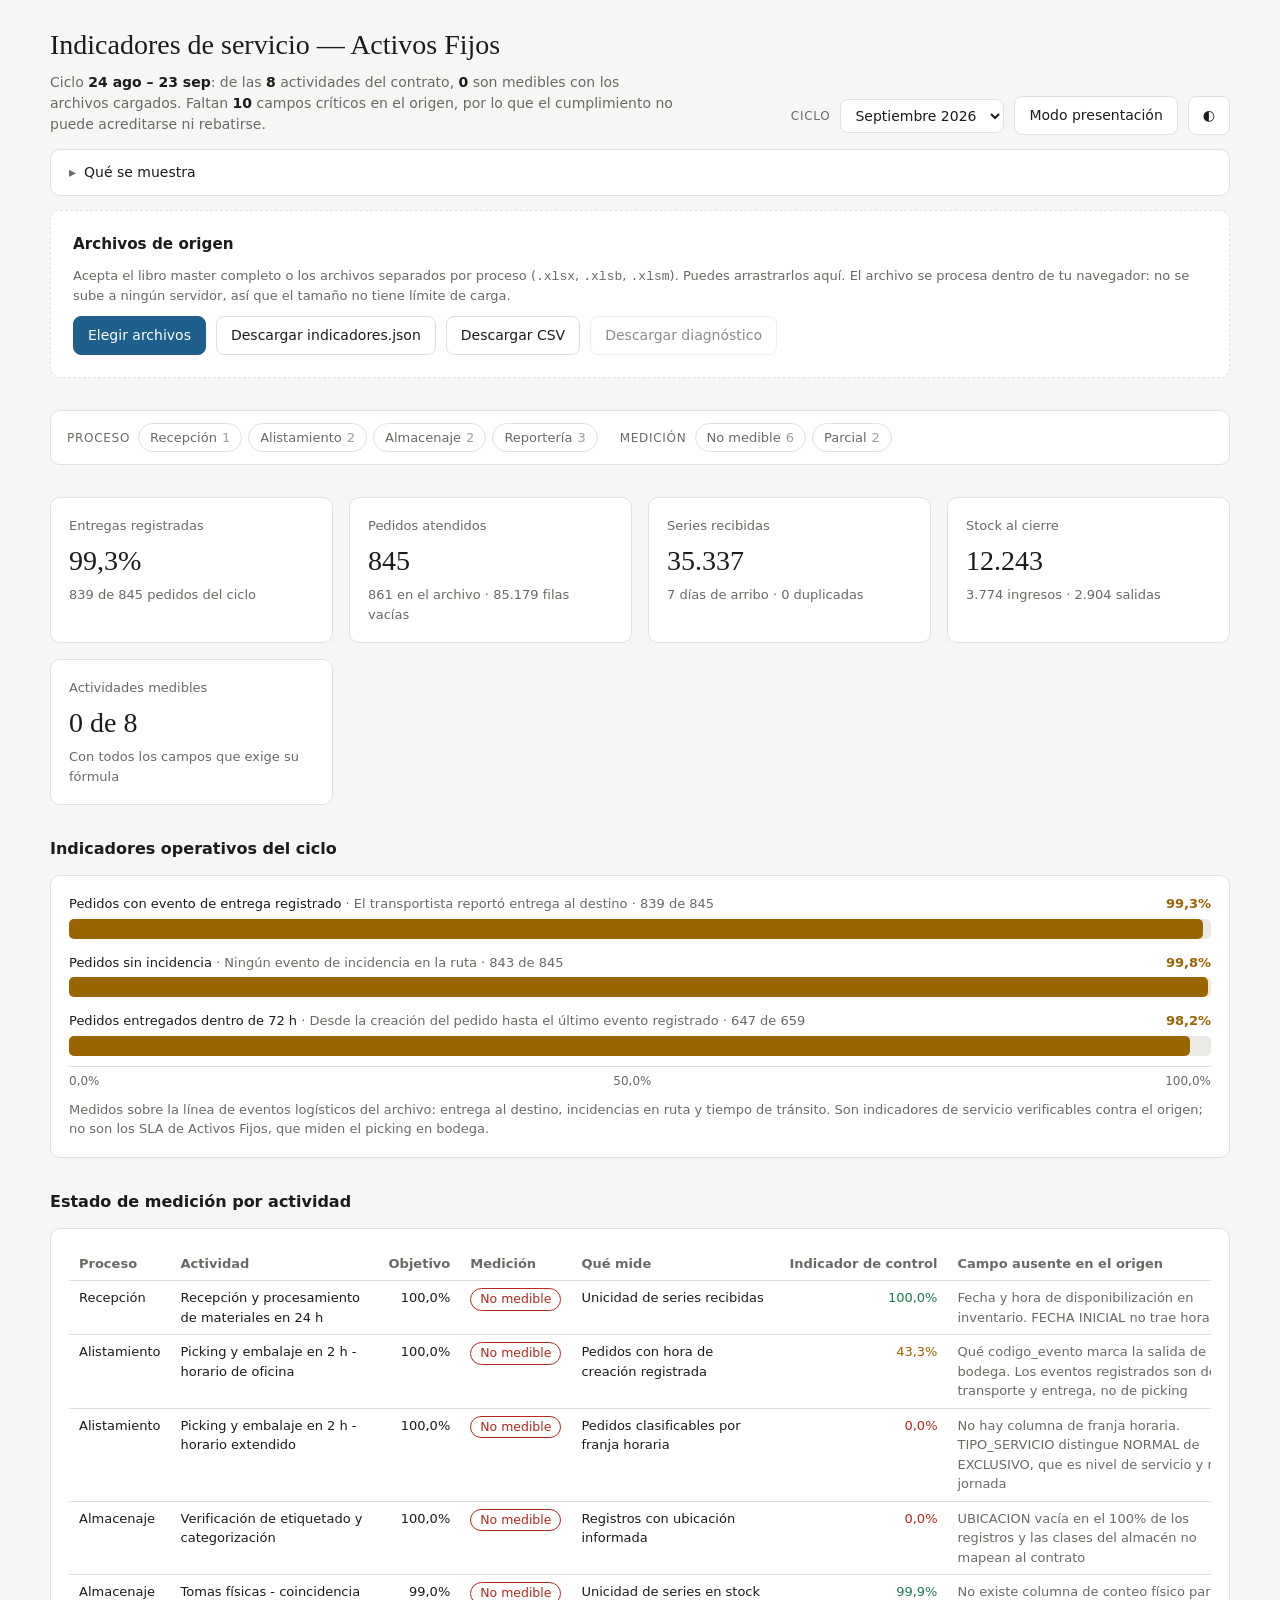
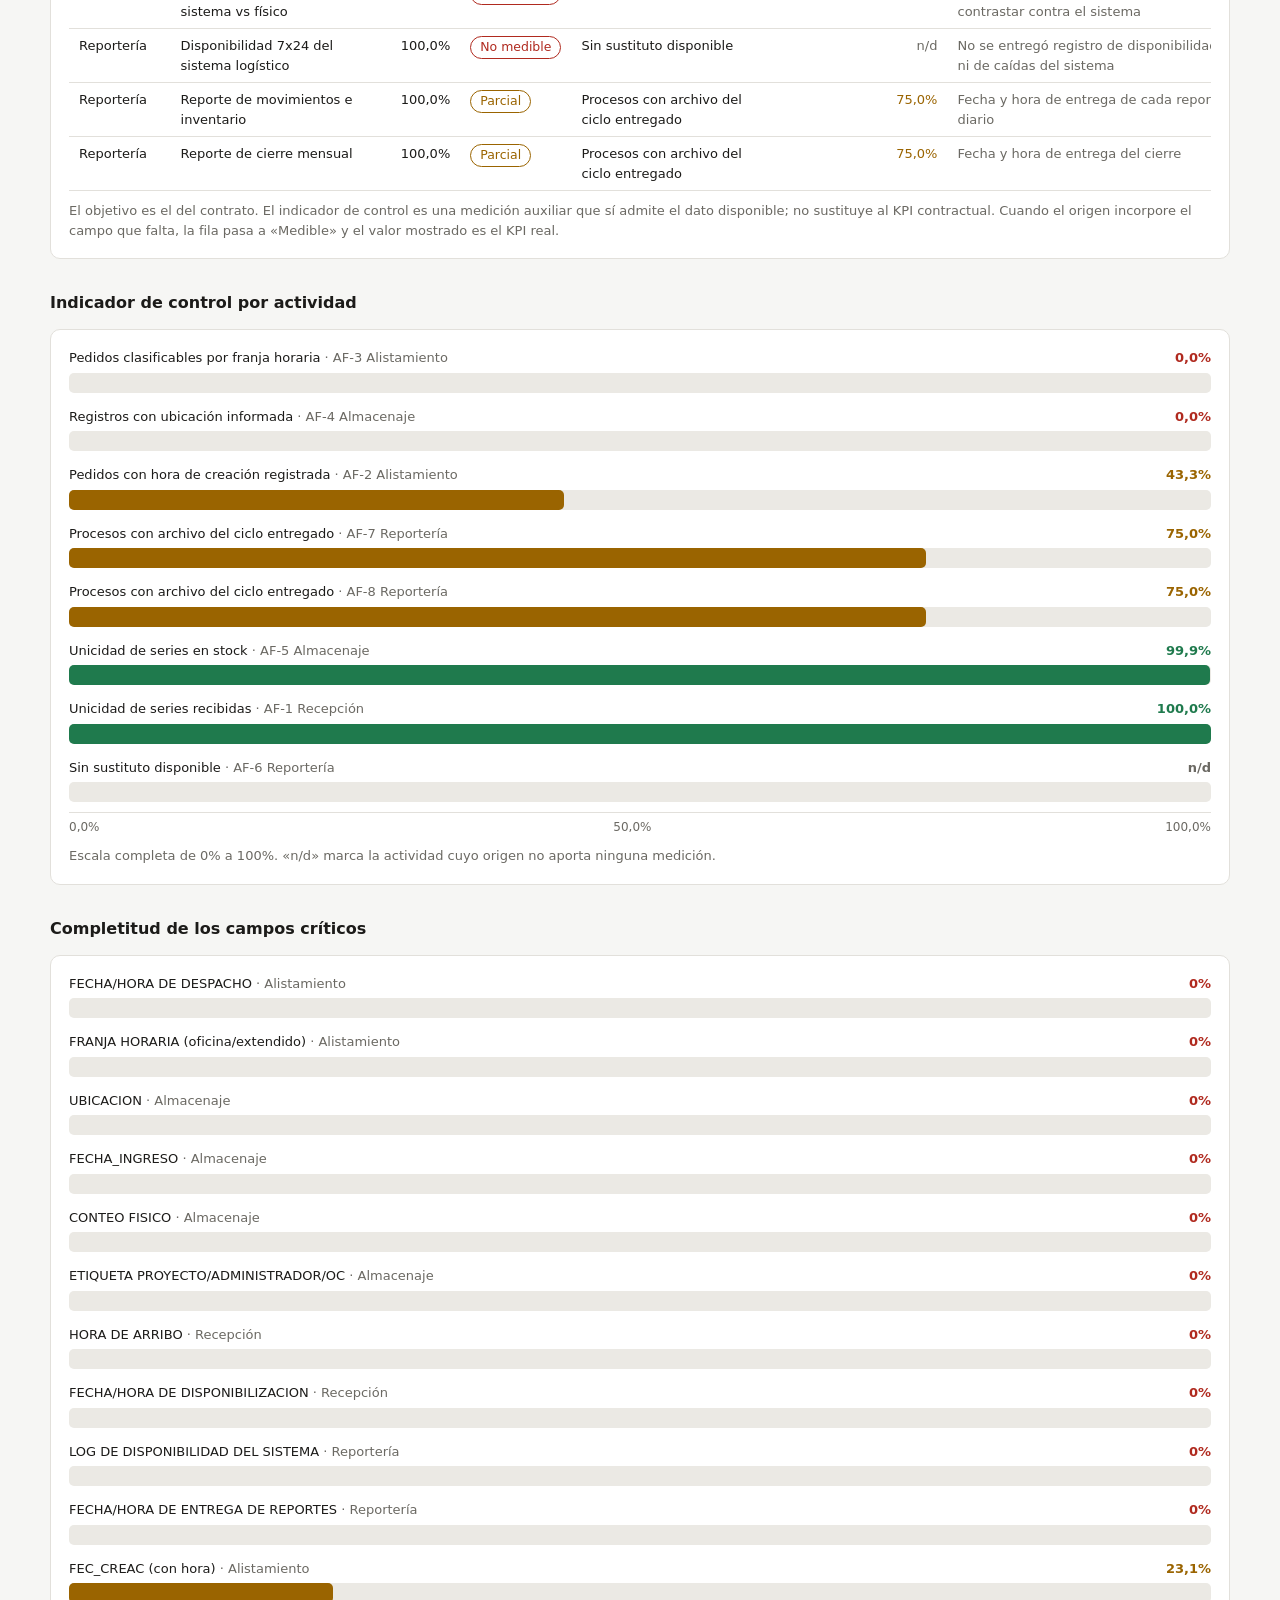
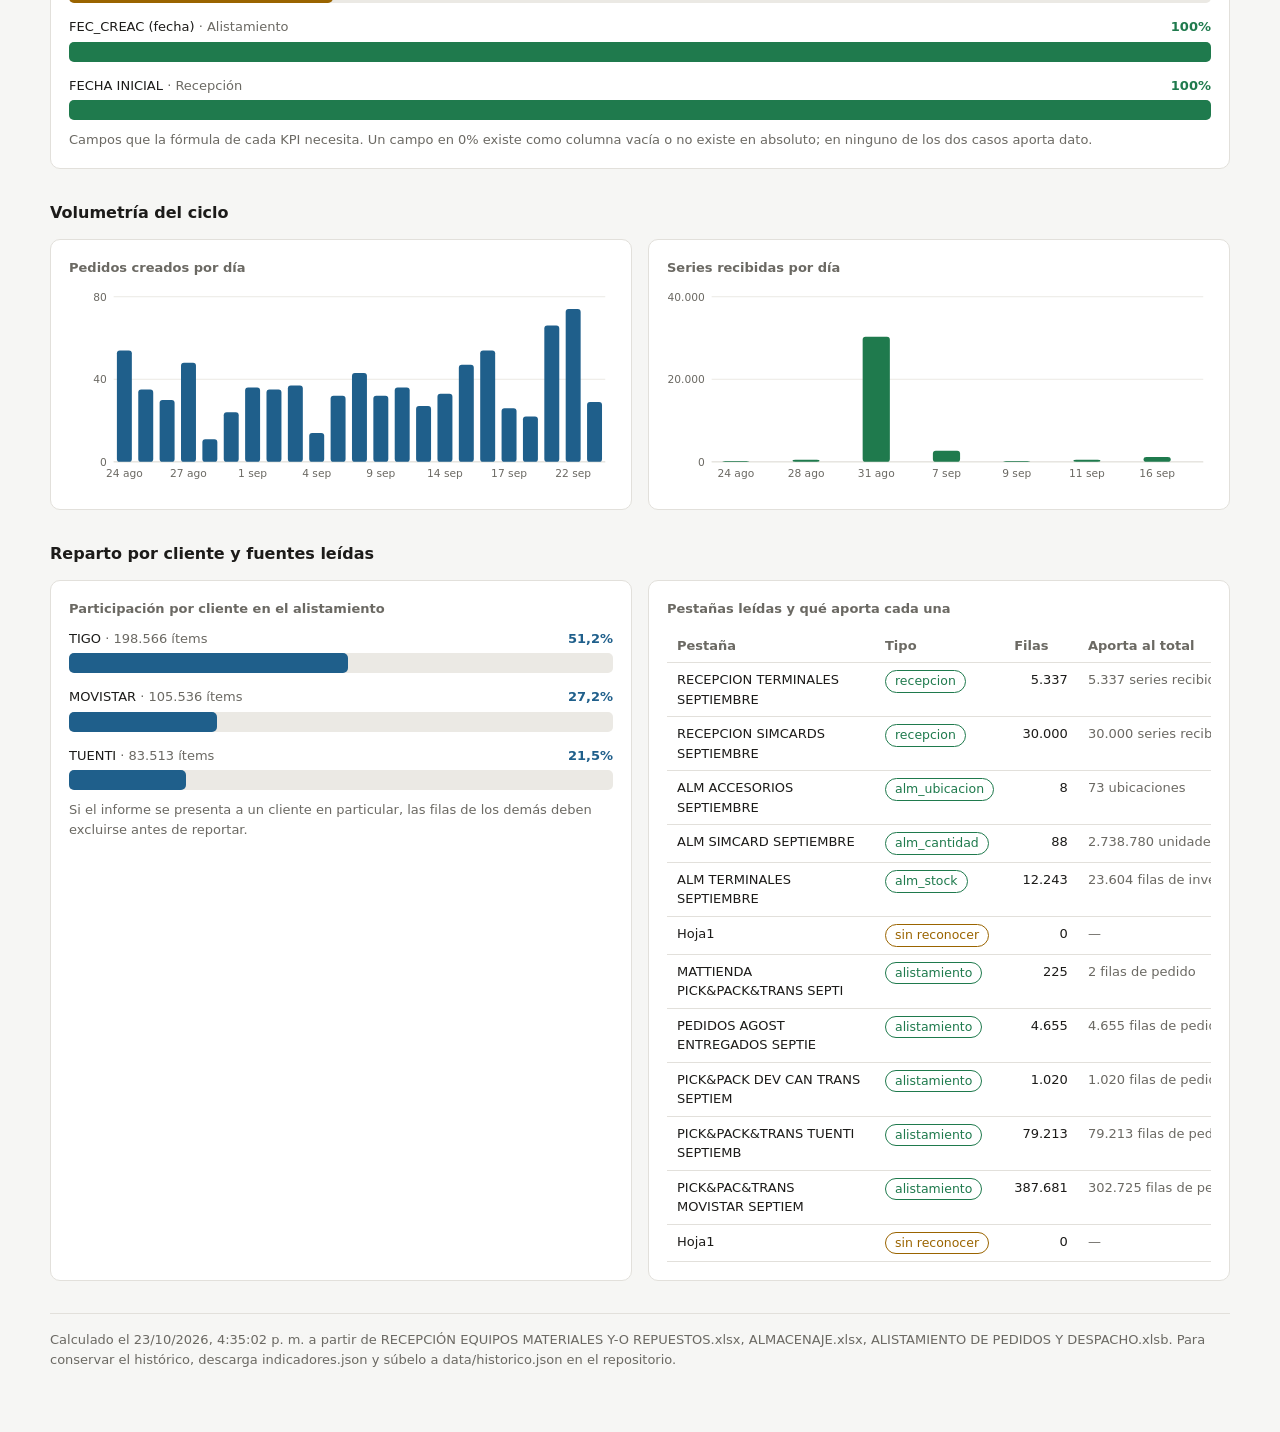
==== commit cfacabbd: "El lector ignoraba las columnas de evento logistico Error mio, reportado por el usuario y confirmado" ====
--- a/index.html
+++ b/index.html
@@ -39,6 +39,7 @@
         <fieldset>
           <legend>Secciones</legend>
           <label><input type="checkbox" data-sec="cifras" checked> Resumen del ciclo</label>
+          <label><input type="checkbox" data-sec="operativos" checked> Indicadores operativos</label>
           <label><input type="checkbox" data-sec="medicion" checked> Estado de medición</label>
           <label><input type="checkbox" data-sec="control" checked> Indicador de control</label>
           <label><input type="checkbox" data-sec="campos" checked> Completitud de campos</label>
@@ -81,6 +82,15 @@
 
   <section id="cifras">
     <div class="grid" id="tiles"></div>
+  </section>
+
+  <section id="operativos">
+    <h2>Indicadores operativos del ciclo</h2>
+    <div class="card">
+      <div class="rows" id="barrasOperativos"></div>
+      <div class="axis" id="ejeOperativos"></div>
+      <p class="cap muted">Medidos sobre la línea de eventos logísticos del archivo: entrega al destino, incidencias en ruta y tiempo de tránsito. Son indicadores de servicio verificables contra el origen; no son los SLA de Activos Fijos, que miden el picking en bodega.</p>
+    </div>
   </section>
 
   <section id="medicion">
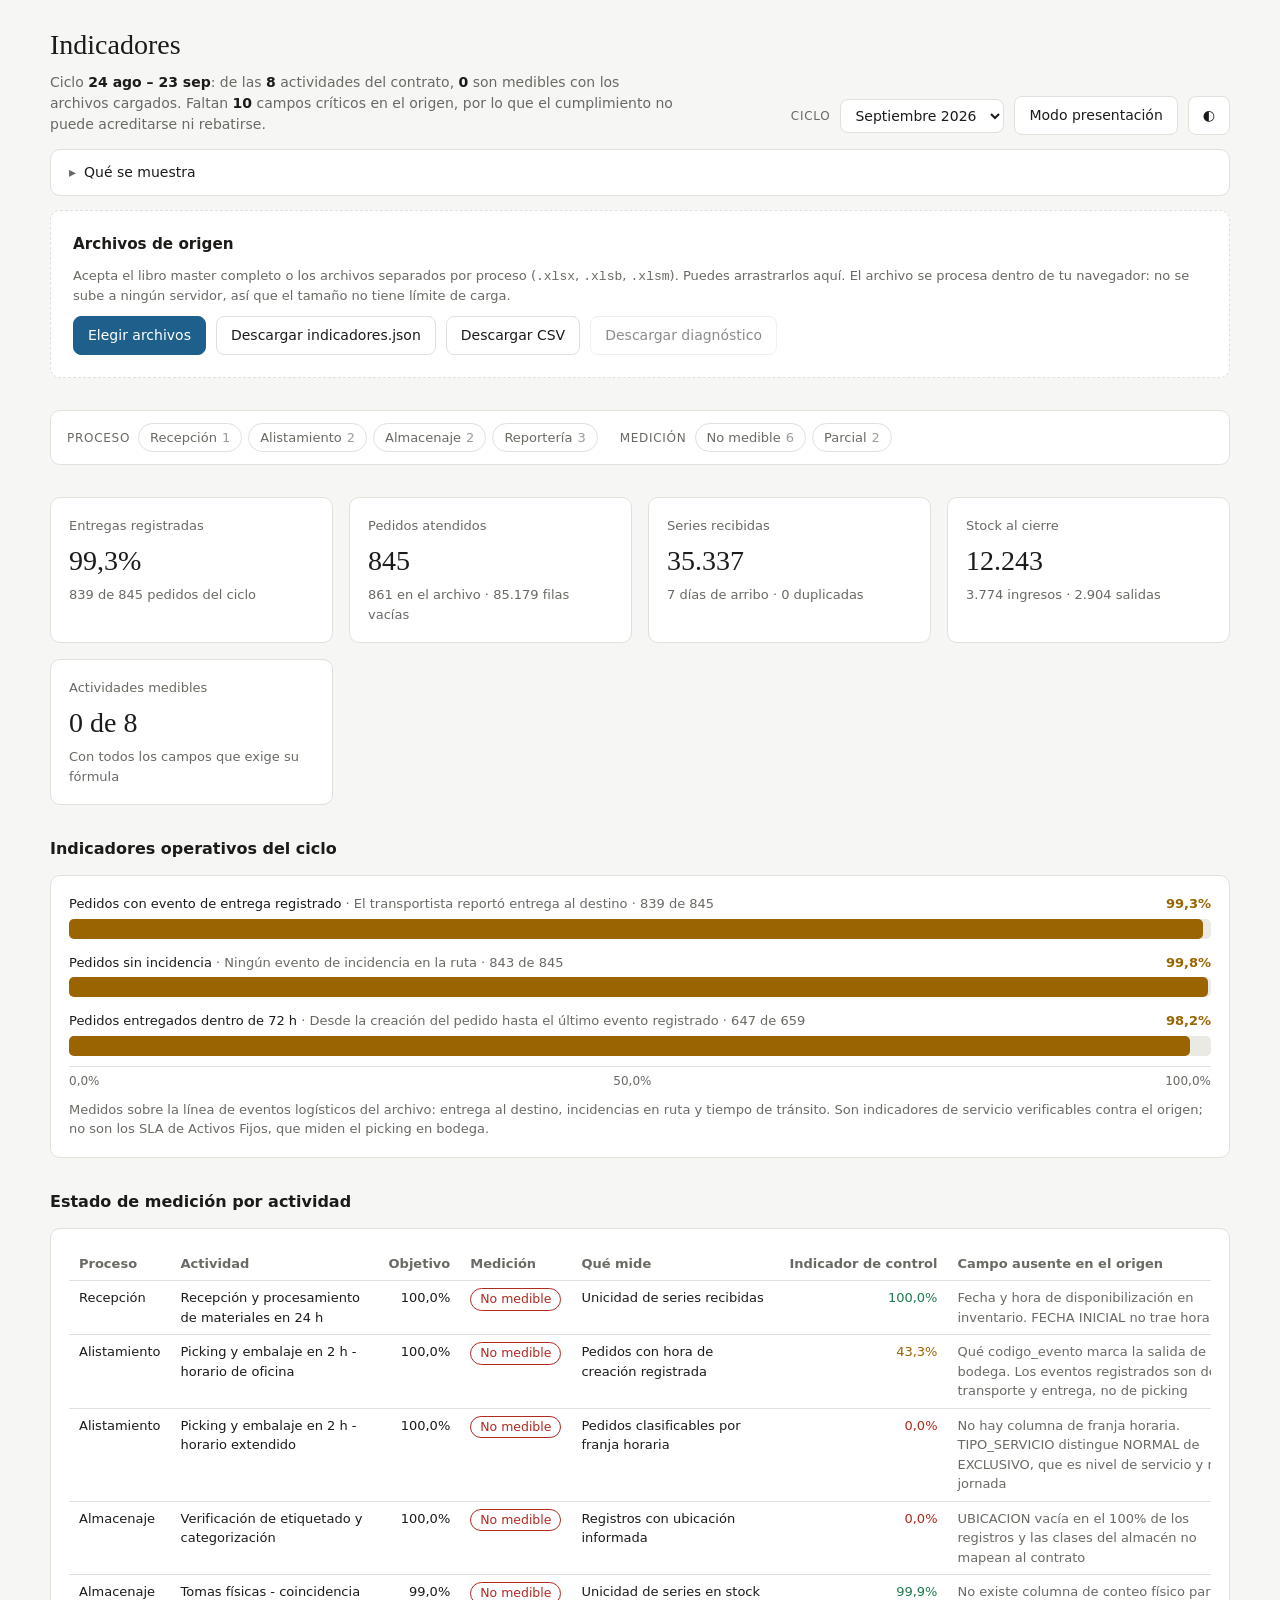
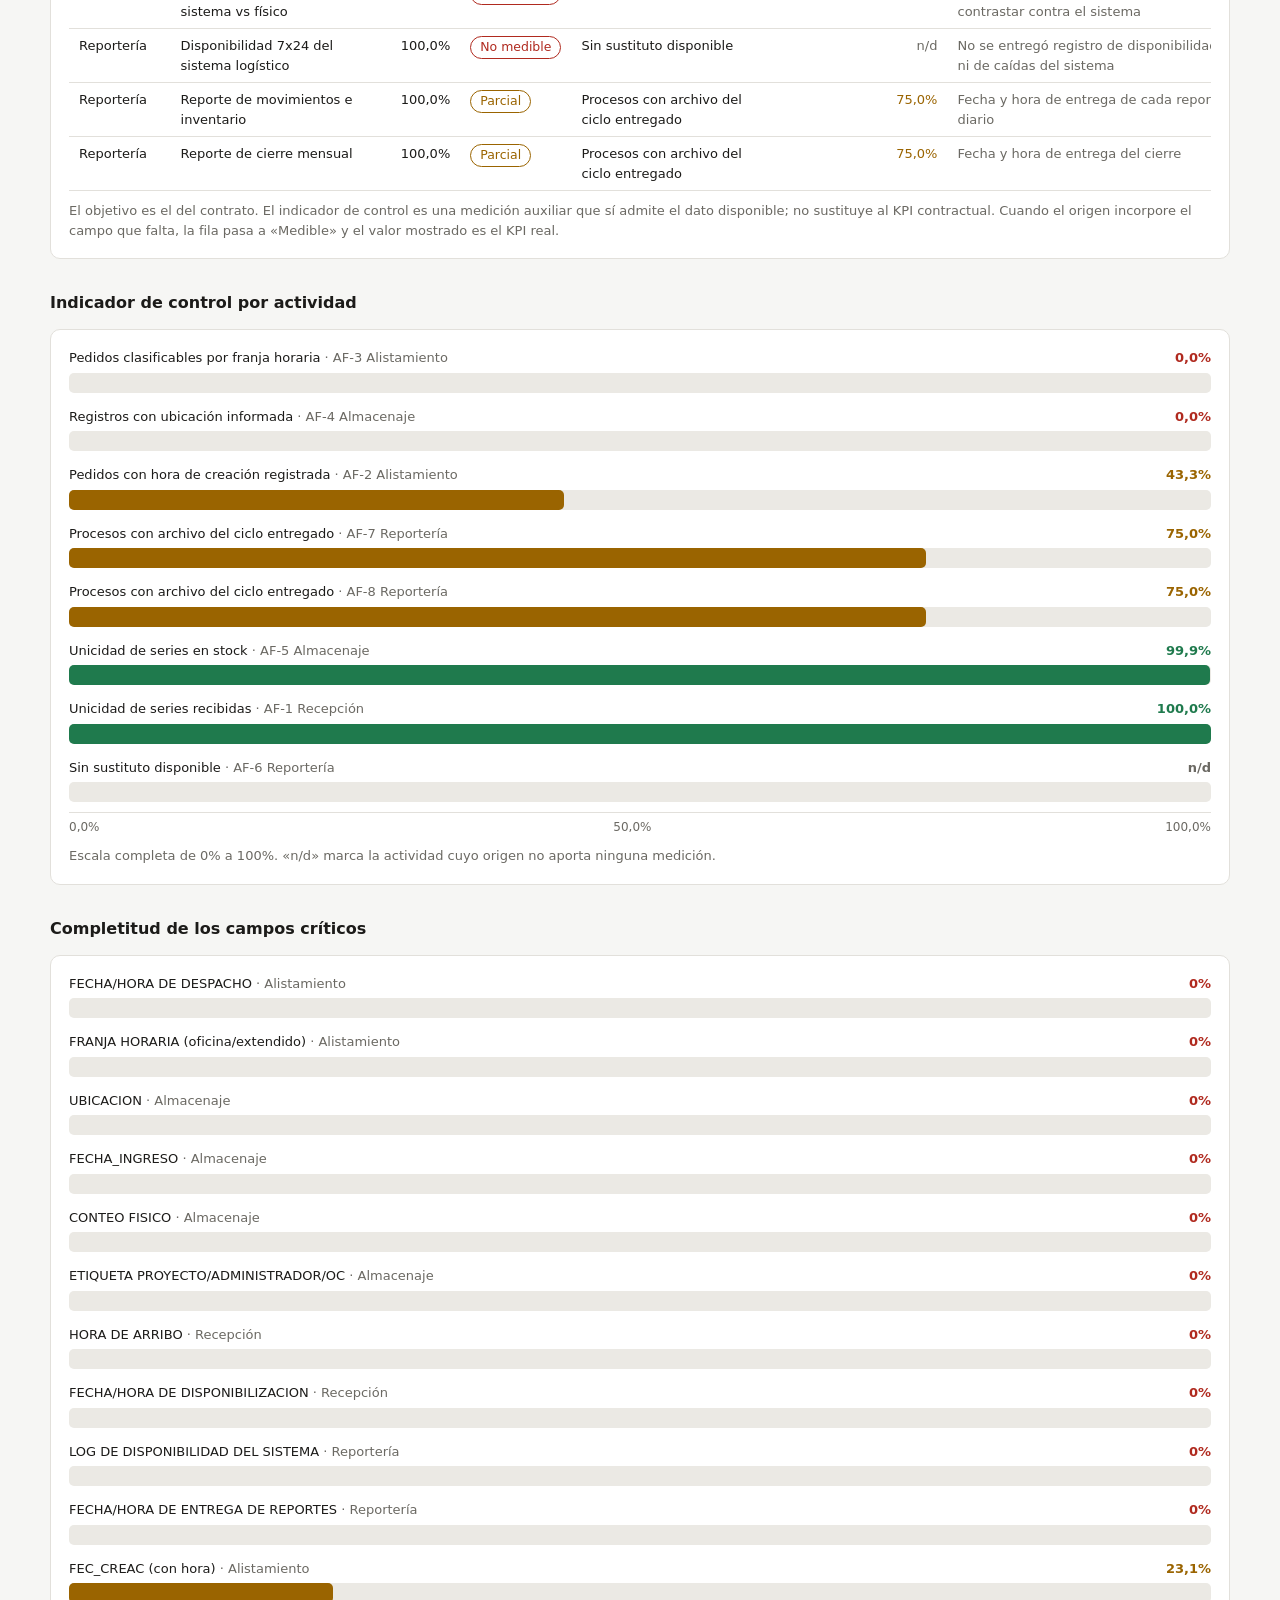
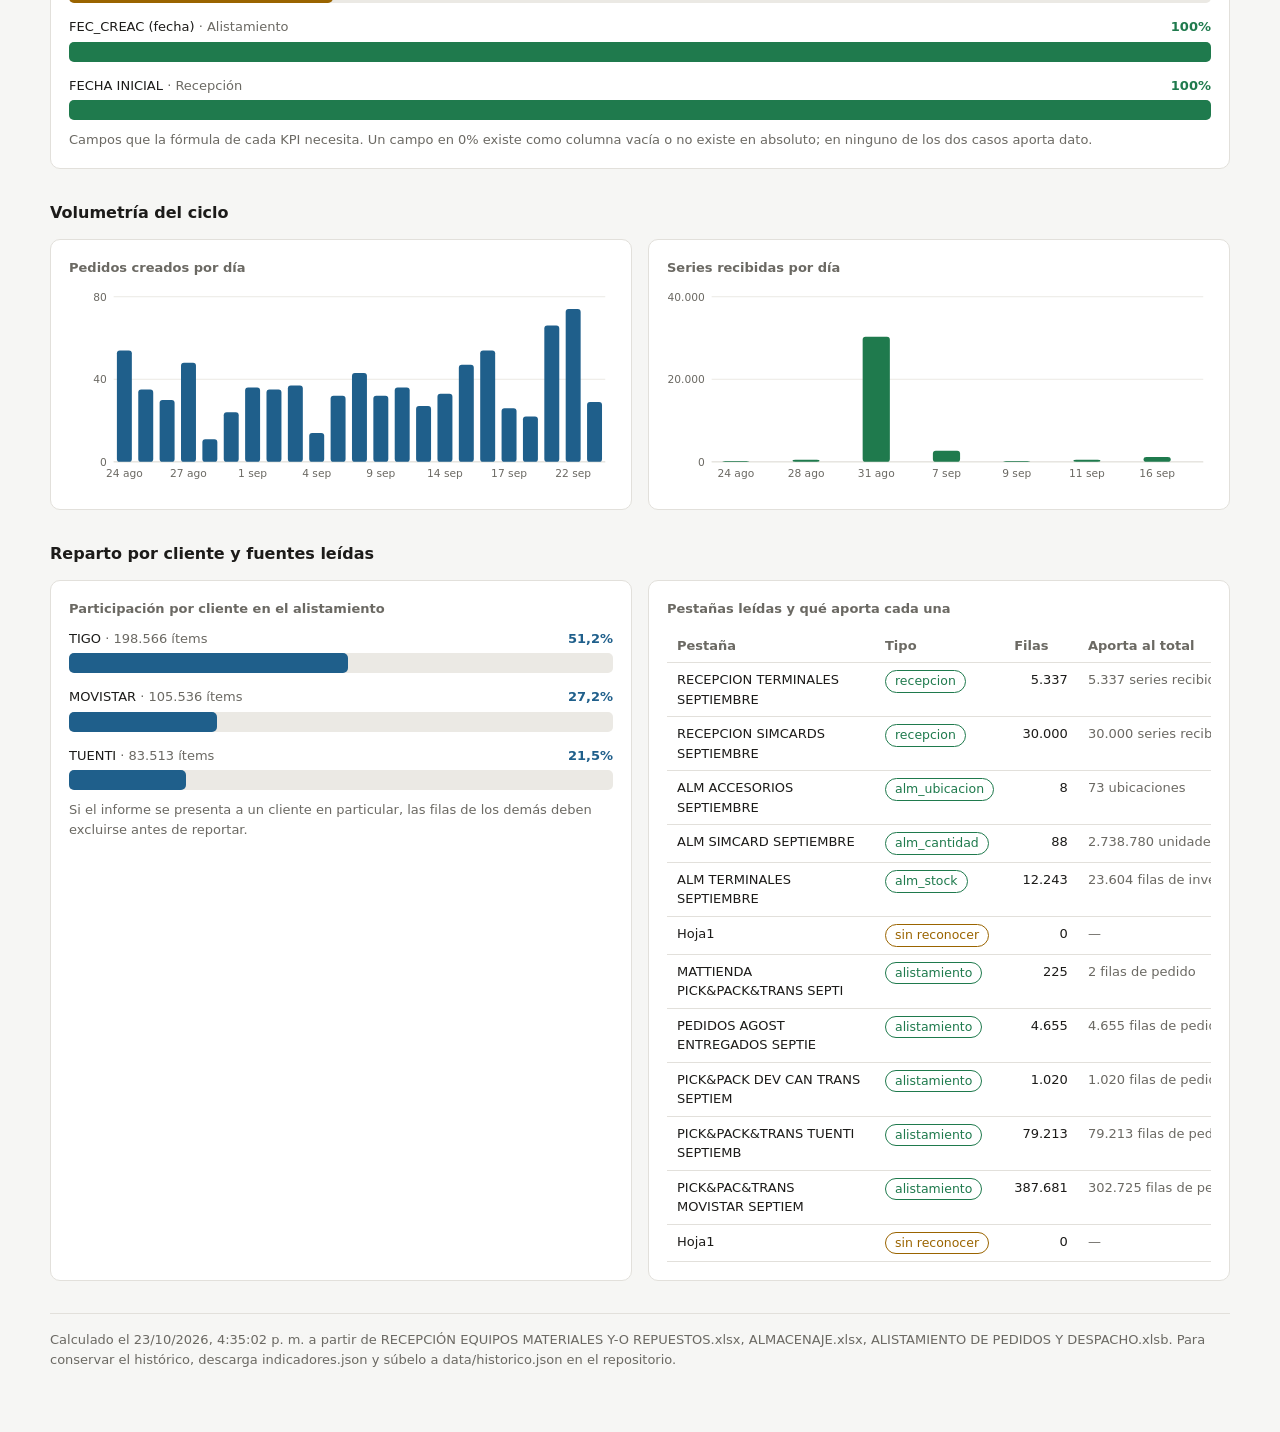
==== commit 4f483ce6: "La pagina se llama Indicadores El titulo de la pestana del navegador y el encabezado de la pagina de" ====
--- a/index.html
+++ b/index.html
@@ -3,7 +3,7 @@
 <head>
 <meta charset="utf-8">
 <meta name="viewport" content="width=device-width, initial-scale=1, viewport-fit=cover">
-<title>Indicadores Activos Fijos</title>
+<title>Indicadores</title>
 <meta name="description" content="Tablero de indicadores de servicio de Activos Fijos. Lee los libros de Excel del proveedor en el navegador, sin subirlos a ningún servidor.">
 <link rel="icon" href="data:image/svg+xml,<svg xmlns='http://www.w3.org/2000/svg' viewBox='0 0 16 16'><text y='13' font-size='13'>📊</text></svg>">
 <link rel="stylesheet" href="assets/app.css">
@@ -14,7 +14,7 @@
   <header class="top">
     <div class="topline">
       <div style="display:grid;gap:6px;min-width:0">
-        <h1>Indicadores de servicio — Activos Fijos</h1>
+        <h1>Indicadores</h1>
         <p class="lede" id="lede">Carga el archivo master, o los archivos por proceso, para calcular los indicadores del ciclo.</p>
       </div>
       <div class="controls">
